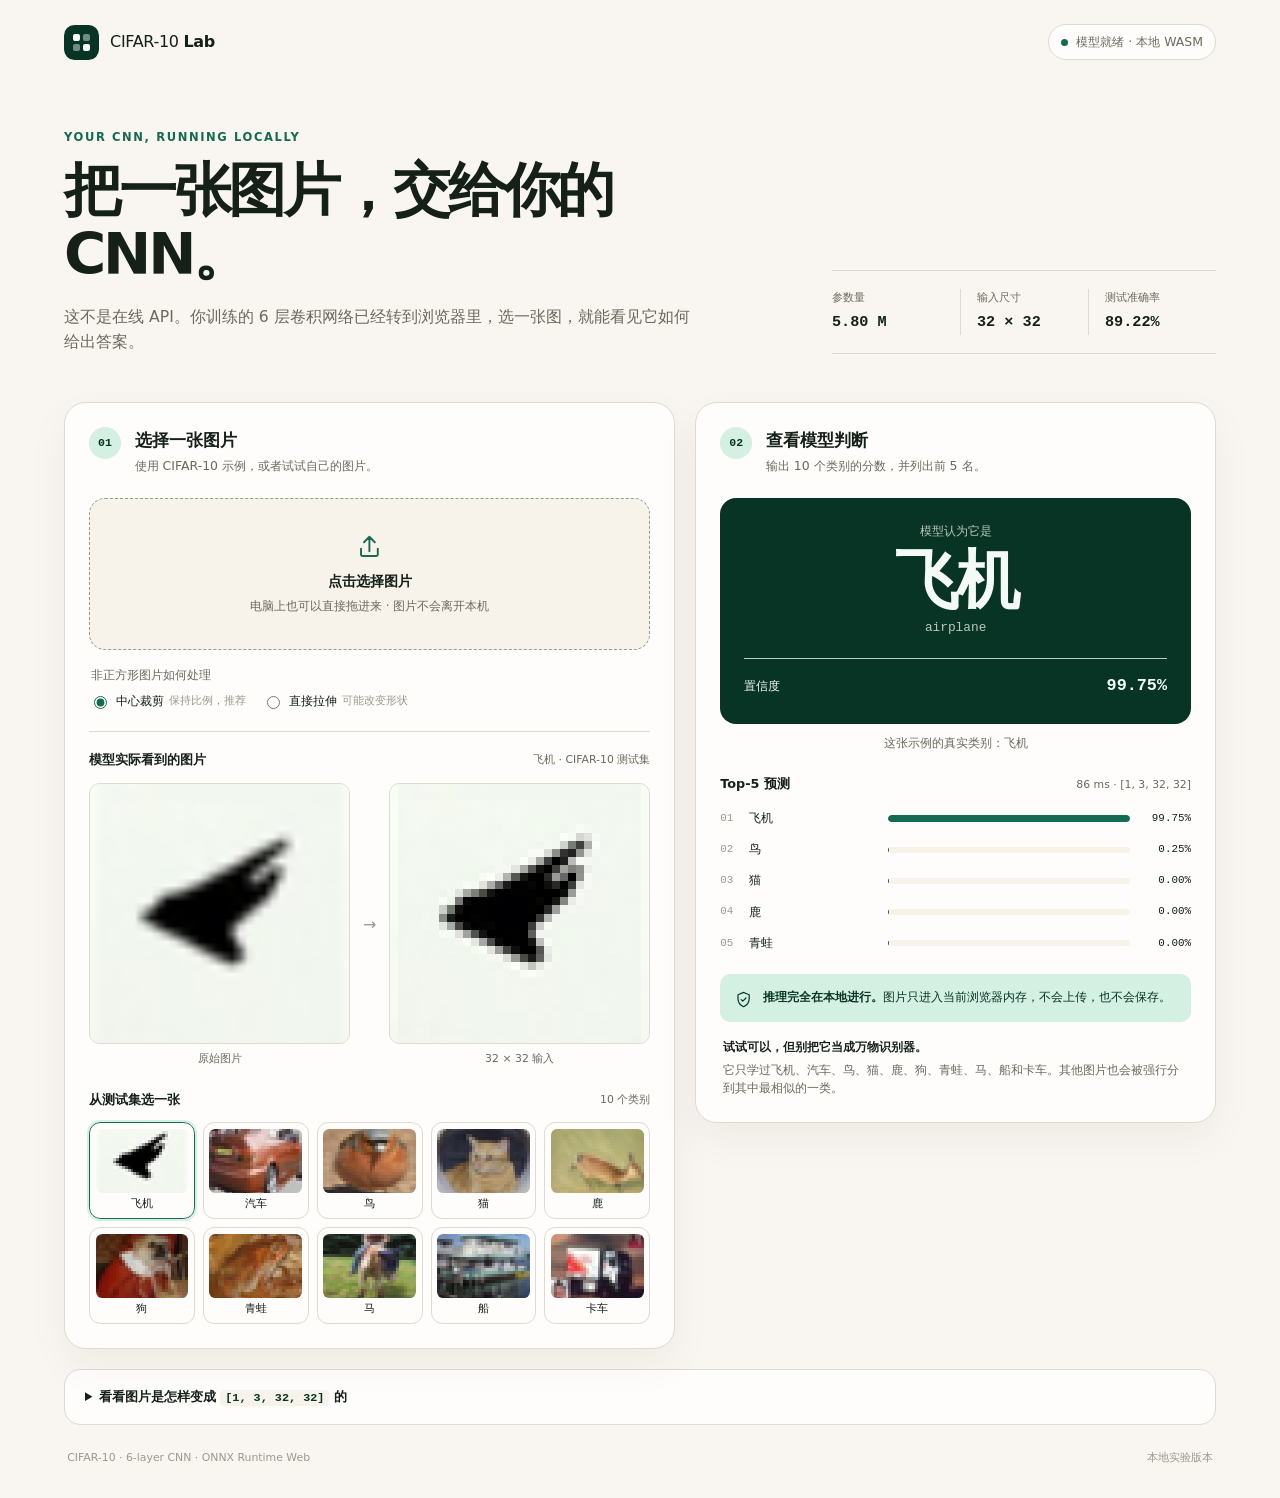
==== projects/cifar10-demo/index.html @ 38c4a261 "feat(demo): 归档 CIFAR-10 浏览器演示，支持本机与手机访问 把第 46 轮最佳验证模型（验证 89.86%）导出为 ONNX，用 onnxruntime-web 在浏览器里跑 WA" ====
<!DOCTYPE html>
<html lang="zh-CN">
<head>
  <meta charset="UTF-8">
  <meta name="viewport" content="width=device-width, initial-scale=1.0">
  <meta name="description" content="在本地浏览器中使用自己训练的 CIFAR-10 CNN 进行图片分类。">
  <title>CIFAR-10 本地分类实验台</title>
  <link rel="icon" href="data:image/svg+xml,%3Csvg xmlns='http://www.w3.org/2000/svg' viewBox='0 0 32 32'%3E%3Crect width='32' height='32' rx='8' fill='%230f5c50'/%3E%3Ccircle cx='16' cy='16' r='6' fill='%23e8f3ef'/%3E%3C/svg%3E">
  <link rel="stylesheet" href="styles.css">
  <script defer src="vendor/ort.wasm.min.js"></script>
  <script defer src="app.js"></script>
</head>
<body>
  <main class="app-shell">
    <header class="topbar">
      <a class="brand" href="./" aria-label="CIFAR-10 本地分类实验台首页">
        <span class="brand-mark" aria-hidden="true">
          <span></span><span></span><span></span><span></span>
        </span>
        <span>CIFAR-10 <strong>Lab</strong></span>
      </a>
      <div class="model-status is-loading" id="model-status" role="status" aria-live="polite">
        <span class="status-dot" aria-hidden="true"></span>
        <span id="model-status-text">正在准备模型</span>
      </div>
    </header>

    <section class="intro" aria-labelledby="page-title">
      <div>
        <p class="eyebrow">YOUR CNN, RUNNING LOCALLY</p>
        <h1 id="page-title">把一张图片，交给你的 CNN。</h1>
        <p class="intro-copy">这不是在线 API。你训练的 6 层卷积网络已经转到浏览器里，选一张图，就能看见它如何给出答案。</p>
      </div>
      <div class="intro-side">
        <dl class="model-facts" aria-label="模型信息">
          <div><dt>参数量</dt><dd>5.80 M</dd></div>
          <div><dt>输入尺寸</dt><dd>32 × 32</dd></div>
          <div><dt>测试准确率</dt><dd>89.22%</dd></div>
        </dl>
        <aside class="phone-access" id="phone-access" hidden>
          <div class="phone-qr"><img id="phone-qr" alt="手机访问二维码"></div>
          <div class="phone-access-text">
            <strong>手机上打开</strong>
            <p>手机连同一个 Wi-Fi，扫码就能用。</p>
            <code id="phone-url">—</code>
          </div>
        </aside>
      </div>
    </section>

    <div class="workbench">
      <section class="panel input-panel" aria-labelledby="input-title">
        <div class="section-heading">
          <span class="step-number">01</span>
          <div>
            <h2 id="input-title">选择一张图片</h2>
            <p>使用 CIFAR-10 示例，或者试试自己的图片。</p>
          </div>
        </div>

        <label class="drop-zone" id="drop-zone" for="file-input">
          <input id="file-input" type="file" accept="image/*">
          <span class="upload-icon" aria-hidden="true">
            <svg viewBox="0 0 24 24" fill="none"><path d="M12 16V4m0 0L7.5 8.5M12 4l4.5 4.5M5 14v4.5A1.5 1.5 0 0 0 6.5 20h11a1.5 1.5 0 0 0 1.5-1.5V14" stroke="currentColor" stroke-width="1.6" stroke-linecap="round" stroke-linejoin="round"/></svg>
          </span>
          <span class="drop-title">点击选择图片</span>
          <span class="drop-note">电脑上也可以直接拖进来 · 图片不会离开本机</span>
        </label>
        <p class="field-error" id="file-error" role="alert" hidden></p>

        <fieldset class="resize-options">
          <legend>非正方形图片如何处理</legend>
          <label><input type="radio" name="resize-mode" value="crop" checked><span>中心裁剪</span><small>保持比例，推荐</small></label>
          <label><input type="radio" name="resize-mode" value="stretch"><span>直接拉伸</span><small>可能改变形状</small></label>
        </fieldset>

        <div class="preview-block" id="preview-block" hidden>
          <div class="preview-title">
            <h3>模型实际看到的图片</h3>
            <span id="file-name"></span>
          </div>
          <div class="preview-grid">
            <figure>
              <div class="image-frame original-frame"><img id="original-preview" alt="待分类的原始图片"></div>
              <figcaption>原始图片</figcaption>
            </figure>
            <div class="preview-arrow" aria-hidden="true">→</div>
            <figure>
              <div class="image-frame tensor-frame"><canvas id="tensor-preview" width="32" height="32" aria-label="缩放后的32乘32模型输入"></canvas></div>
              <figcaption>32 × 32 输入</figcaption>
            </figure>
          </div>
        </div>

        <div class="samples-section">
          <div class="samples-heading">
            <h3>从测试集选一张</h3>
            <span>10 个类别</span>
          </div>
          <div class="sample-grid" id="sample-grid" aria-label="CIFAR-10 示例图片">
            <div class="samples-placeholder">正在读取示例图片…</div>
          </div>
        </div>
      </section>

      <section class="panel result-panel" aria-labelledby="result-title">
        <div class="section-heading">
          <span class="step-number">02</span>
          <div>
            <h2 id="result-title">查看模型判断</h2>
            <p>输出 10 个类别的分数，并列出前 5 名。</p>
          </div>
        </div>

        <div class="prediction-card is-empty" id="prediction-card" aria-live="polite">
          <div class="prediction-placeholder" id="prediction-placeholder">
            <span class="placeholder-grid" aria-hidden="true"></span>
            <p>模型加载后，会自动分类第一张示例图。</p>
          </div>
          <div class="prediction-content" id="prediction-content" hidden>
            <p class="prediction-label">模型认为它是</p>
            <h3 id="predicted-class">—</h3>
            <p class="predicted-english" id="predicted-english">—</p>
            <div class="confidence-line">
              <span>置信度</span>
              <strong id="predicted-confidence">—</strong>
            </div>
          </div>
          <div class="prediction-loading" id="prediction-loading" hidden>
            <span class="loader" aria-hidden="true"></span>
            <span>正在计算 10 个类别的分数…</span>
          </div>
        </div>

        <div class="sample-truth" id="sample-truth" hidden></div>

        <div class="ranking-block">
          <div class="ranking-heading">
            <h3>Top-5 预测</h3>
            <span id="inference-time">尚未推理</span>
          </div>
          <div class="ranking-list" id="ranking-list">
            <div class="ranking-empty">等待图片输入</div>
          </div>
        </div>

        <div class="local-note">
          <svg viewBox="0 0 24 24" fill="none" aria-hidden="true"><path d="M12 3 5 6v5c0 4.6 2.9 8.1 7 10 4.1-1.9 7-5.4 7-10V6l-7-3Z" stroke="currentColor" stroke-width="1.5"/><path d="m9 12 2 2 4-4" stroke="currentColor" stroke-width="1.5" stroke-linecap="round" stroke-linejoin="round"/></svg>
          <p><strong>推理完全在本地进行。</strong>图片只进入当前浏览器内存，不会上传，也不会保存。</p>
        </div>

        <div class="limitation-note">
          <strong>试试可以，但别把它当成万物识别器。</strong>
          <p>它只学过飞机、汽车、鸟、猫、鹿、狗、青蛙、马、船和卡车。其他图片也会被强行分到其中最相似的一类。</p>
        </div>
      </section>
    </div>

    <details class="process-details">
      <summary>看看图片是怎样变成 <code>[1, 3, 32, 32]</code> 的</summary>
      <div class="process-content">
        <ol>
          <li><strong>调整尺寸：</strong>中心裁剪或直接拉伸为 32 × 32 像素。</li>
          <li><strong>读取 RGB：</strong>每个像素取出 R、G、B 三个 0～255 的数值。</li>
          <li><strong>转换为张量：</strong>先除以 255，再执行 <code>(x - 0.5) / 0.5</code>。</li>
          <li><strong>调整排列：</strong>从按像素排列转成 CHW，即 3 个通道 × 32 行 × 32 列。</li>
          <li><strong>增加批次维：</strong>最终形状为 <code>[1, 3, 32, 32]</code>，送入 ONNX 模型。</li>
        </ol>
        <p>网页中的预处理与训练代码里的 <code>ToTensor()</code> 和 <code>Normalize([0.5, 0.5, 0.5], [0.5, 0.5, 0.5])</code> 对应。</p>
      </div>
    </details>

    <footer>
      <span>CIFAR-10 · 6-layer CNN · ONNX Runtime Web</span>
      <span>本地实验版本</span>
    </footer>
  </main>
</body>
</html>
---- projects/cifar10-demo/styles.css ----
/* dev-expert · anti-slop: P5 H5 E5 S5 R5 V5 */
:root {
  --color-page: oklch(97.5% 0.008 85);
  --color-surface: oklch(99.5% 0.003 85);
  --color-surface-soft: oklch(96.5% 0.012 85);
  --color-ink: oklch(23% 0.02 155);
  --color-muted: oklch(52% 0.018 100);
  --color-faint: oklch(68% 0.015 100);
  --color-line: oklch(89% 0.014 85);
  --color-accent: oklch(47% 0.09 166);
  --color-accent-dark: oklch(29% 0.055 166);
  --color-accent-soft: oklch(93% 0.035 166);
  --color-error: oklch(50% 0.18 25);
  --color-on-dark: oklch(98% 0.008 155);
  --color-on-dark-muted: oklch(82% 0.025 155);
  --font-sans: Inter, "PingFang SC", "Microsoft YaHei", system-ui, -apple-system, sans-serif;
  --font-mono: "Cascadia Code", "SFMono-Regular", Consolas, monospace;
  --radius-small: 0.65rem;
  --radius-medium: 1rem;
  --radius-large: 1.35rem;
  --shadow-panel: 0 1rem 2.5rem oklch(25% 0.02 85 / 0.05);
}

* { box-sizing: border-box; }

body {
  margin: 0;
  background: var(--color-page);
  color: var(--color-ink);
  font-family: var(--font-sans);
  line-height: 1.6;
  -webkit-font-smoothing: antialiased;
}

button, input { font: inherit; }
button, label { -webkit-tap-highlight-color: transparent; }
button { color: inherit; }
img, canvas, svg { display: block; }
[hidden] { display: none !important; }

.app-shell {
  width: min(72rem, calc(100% - 3rem));
  margin: 0 auto;
  padding: 1.5rem 0 2rem;
}

.topbar {
  display: flex;
  align-items: center;
  justify-content: space-between;
  gap: 1rem;
}

.brand {
  display: inline-flex;
  align-items: center;
  gap: 0.7rem;
  color: var(--color-ink);
  font-size: 1rem;
  letter-spacing: -0.02em;
  text-decoration: none;
}

.brand strong { font-weight: 650; }

.brand-mark {
  display: grid;
  grid-template-columns: repeat(2, 0.45rem);
  gap: 0.18rem;
  padding: 0.55rem;
  border-radius: var(--radius-small);
  background: var(--color-accent-dark);
}

.brand-mark span {
  width: 0.45rem;
  height: 0.45rem;
  border-radius: 0.12rem;
  background: var(--color-on-dark);
}

.brand-mark span:nth-child(2), .brand-mark span:nth-child(3) { opacity: 0.45; }

.model-status {
  display: inline-flex;
  align-items: center;
  gap: 0.5rem;
  padding: 0.45rem 0.75rem;
  border: 1px solid var(--color-line);
  border-radius: 999px;
  background: var(--color-surface);
  color: var(--color-muted);
  font-size: 0.78rem;
}

.status-dot {
  width: 0.45rem;
  height: 0.45rem;
  border-radius: 50%;
  background: var(--color-faint);
}

.model-status.is-loading .status-dot { animation: pulse 1.2s ease-in-out infinite; }
.model-status.is-ready .status-dot { background: var(--color-accent); }
.model-status.is-error { color: var(--color-error); }
.model-status.is-error .status-dot { background: var(--color-error); }

.intro {
  display: grid;
  grid-template-columns: minmax(0, 1.5fr) minmax(18rem, 0.8fr);
  align-items: end;
  gap: 3rem;
  padding: 4.2rem 0 3rem;
}

.eyebrow {
  margin: 0 0 0.8rem;
  color: var(--color-accent);
  font-size: 0.72rem;
  font-weight: 700;
  letter-spacing: 0.14em;
}

h1, h2, h3, p { margin-top: 0; }

h1 {
  max-width: 42rem;
  margin-bottom: 1rem;
  font-size: clamp(2rem, 4.5vw, 3.6rem);
  font-weight: 650;
  letter-spacing: -0.055em;
  line-height: 1.12;
}

.intro-copy {
  max-width: 40rem;
  margin-bottom: 0;
  color: var(--color-muted);
  font-size: 0.98rem;
}

.model-facts {
  display: grid;
  grid-template-columns: repeat(3, 1fr);
  margin: 0;
  padding: 1.15rem 0;
  border-top: 1px solid var(--color-line);
  border-bottom: 1px solid var(--color-line);
}

.model-facts div { padding-left: 1rem; border-left: 1px solid var(--color-line); }
.model-facts div:first-child { padding-left: 0; border-left: 0; }
.model-facts dt { color: var(--color-muted); font-size: 0.7rem; }
.model-facts dd { margin: 0.2rem 0 0; font-family: var(--font-mono); font-size: 0.95rem; font-weight: 600; }

.intro-side { display: grid; gap: 1.15rem; align-content: end; }

.phone-access {
  display: flex;
  align-items: center;
  gap: 0.9rem;
  padding: 0.7rem;
  border: 1px solid var(--color-line);
  border-radius: var(--radius-medium);
  background: var(--color-surface);
}

.phone-qr {
  flex: 0 0 auto;
  width: 6.6rem;
  height: 6.6rem;
  padding: 0.35rem;
  border-radius: 0.55rem;
  background: #fff;
}

.phone-qr img { width: 100%; height: 100%; }
.phone-access-text strong { display: block; font-size: 0.8rem; font-weight: 600; }
.phone-access-text p { margin: 0.12rem 0 0.4rem; color: var(--color-muted); font-size: 0.7rem; }
.phone-access-text code { padding: 0.1rem 0.32rem; background: var(--color-surface-soft); font-size: 0.68rem; white-space: nowrap; }

.workbench {
  display: grid;
  grid-template-columns: minmax(0, 1.08fr) minmax(0, 0.92fr);
  align-items: start;
  gap: 1.25rem;
}

.panel {
  padding: 1.5rem;
  border: 1px solid var(--color-line);
  border-radius: var(--radius-large);
  background: var(--color-surface);
  box-shadow: var(--shadow-panel);
}

.section-heading {
  display: flex;
  align-items: flex-start;
  gap: 0.85rem;
  margin-bottom: 1.35rem;
}

.step-number {
  display: grid;
  flex: 0 0 auto;
  width: 2rem;
  height: 2rem;
  place-items: center;
  border-radius: 50%;
  background: var(--color-accent-soft);
  color: var(--color-accent-dark);
  font-family: var(--font-mono);
  font-size: 0.72rem;
  font-weight: 600;
}

.section-heading h2 { margin-bottom: 0.15rem; font-size: 1.05rem; font-weight: 650; }
.section-heading p { margin-bottom: 0; color: var(--color-muted); font-size: 0.78rem; }

.drop-zone {
  display: flex;
  min-height: 9.5rem;
  align-items: center;
  justify-content: center;
  flex-direction: column;
  padding: 1.25rem;
  border: 1px dashed var(--color-faint);
  border-radius: var(--radius-medium);
  background: var(--color-surface-soft);
  cursor: pointer;
  text-align: center;
  transition: border-color 160ms ease, background-color 160ms ease;
}

.drop-zone:hover, .drop-zone.is-dragging {
  border-color: var(--color-accent);
  background: var(--color-accent-soft);
}

.drop-zone input { position: absolute; width: 1px; height: 1px; opacity: 0; pointer-events: none; }
.upload-icon { width: 1.8rem; margin-bottom: 0.6rem; color: var(--color-accent); }
.drop-title { font-size: 0.9rem; font-weight: 600; }
.drop-note { margin-top: 0.25rem; color: var(--color-muted); font-size: 0.72rem; }
.field-error { margin: 0.55rem 0 0; color: var(--color-error); font-size: 0.78rem; }

.resize-options {
  display: flex;
  gap: 1rem;
  margin: 1rem 0 0;
  padding: 0;
  border: 0;
}

.resize-options legend { width: 100%; margin-bottom: 0.4rem; color: var(--color-muted); font-size: 0.72rem; }
.resize-options label { display: flex; align-items: center; gap: 0.35rem; font-size: 0.78rem; cursor: pointer; }
.resize-options input { accent-color: var(--color-accent); }
.resize-options small { color: var(--color-faint); font-size: 0.68rem; }

.preview-block { margin-top: 1.25rem; padding-top: 1.15rem; border-top: 1px solid var(--color-line); }
.preview-title, .samples-heading, .ranking-heading { display: flex; align-items: center; justify-content: space-between; gap: 1rem; }
.preview-title h3, .samples-heading h3, .ranking-heading h3 { margin-bottom: 0; font-size: 0.8rem; font-weight: 600; }
.preview-title span, .samples-heading span, .ranking-heading span { color: var(--color-muted); font-size: 0.68rem; }
.preview-title span { max-width: 55%; overflow: hidden; text-overflow: ellipsis; white-space: nowrap; }

.preview-grid {
  display: grid;
  grid-template-columns: 1fr auto 1fr;
  align-items: center;
  gap: 0.8rem;
  margin-top: 0.8rem;
}

.preview-grid figure { min-width: 0; margin: 0; }
.image-frame { display: grid; aspect-ratio: 1; place-items: center; overflow: hidden; border: 1px solid var(--color-line); border-radius: var(--radius-small); background: var(--color-surface-soft); }
.image-frame img { width: 100%; height: 100%; object-fit: contain; }
.image-frame canvas { width: 100%; height: 100%; image-rendering: pixelated; }
.preview-grid figcaption { margin-top: 0.35rem; color: var(--color-muted); font-size: 0.68rem; text-align: center; }
.preview-arrow { color: var(--color-faint); }

.samples-section { margin-top: 1.4rem; }
.sample-grid { display: grid; grid-template-columns: repeat(5, minmax(0, 1fr)); gap: 0.5rem; margin-top: 0.75rem; }
.samples-placeholder, .ranking-empty { grid-column: 1 / -1; padding: 1.2rem; border-radius: var(--radius-small); background: var(--color-surface-soft); color: var(--color-muted); font-size: 0.75rem; text-align: center; }

.sample-button {
  min-width: 0;
  padding: 0.35rem;
  border: 1px solid var(--color-line);
  border-radius: 0.7rem;
  background: var(--color-surface);
  cursor: pointer;
  transition: border-color 150ms ease, transform 150ms ease;
}

.sample-button:hover { border-color: var(--color-accent); transform: translateY(-2px); }
.sample-button.is-selected { border-color: var(--color-accent); outline: 2px solid var(--color-accent-soft); }
.sample-button img { width: 100%; aspect-ratio: 1; border-radius: 0.4rem; image-rendering: pixelated; object-fit: cover; }
.sample-button span { display: block; margin-top: 0.15rem; overflow: hidden; font-size: 0.68rem; text-overflow: ellipsis; white-space: nowrap; }

.prediction-card {
  position: relative;
  display: grid;
  min-height: 13.5rem;
  place-items: center;
  overflow: hidden;
  padding: 1.5rem;
  border-radius: var(--radius-medium);
  background: var(--color-accent-dark);
  color: var(--color-on-dark);
}

.prediction-card.is-empty { background: var(--color-surface-soft); color: var(--color-muted); }
.prediction-placeholder { text-align: center; }
.prediction-placeholder p { max-width: 15rem; margin: 0.8rem auto 0; font-size: 0.78rem; }
.placeholder-grid { display: block; width: 2.6rem; height: 2.6rem; margin: auto; border: 1px solid var(--color-line); border-radius: 0.55rem; background: var(--color-surface); }
.prediction-content { width: 100%; text-align: center; }
.prediction-label { margin-bottom: 0.2rem; color: var(--color-on-dark-muted); font-size: 0.75rem; }
.prediction-content h3 { margin-bottom: 0; font-size: clamp(2.5rem, 6vw, 4rem); font-weight: 600; letter-spacing: -0.05em; line-height: 1.15; }
.predicted-english { margin-bottom: 1.25rem; color: var(--color-on-dark-muted); font-family: var(--font-mono); font-size: 0.8rem; }
.confidence-line { display: flex; align-items: center; justify-content: space-between; padding-top: 0.85rem; border-top: 1px solid var(--color-on-dark-muted); font-size: 0.75rem; }
.confidence-line strong { font-family: var(--font-mono); font-size: 1.05rem; }
.prediction-loading { display: flex; align-items: center; gap: 0.7rem; font-size: 0.78rem; }
.loader { width: 1.1rem; height: 1.1rem; border: 2px solid var(--color-on-dark-muted); border-top-color: var(--color-on-dark); border-radius: 50%; animation: spin 0.8s linear infinite; }

.sample-truth { margin-top: 0.65rem; color: var(--color-muted); font-size: 0.72rem; text-align: center; }
.ranking-block { margin-top: 1.35rem; }
.ranking-list { display: grid; gap: 0.75rem; margin-top: 0.9rem; }
.rank-row { display: grid; grid-template-columns: 1.2rem minmax(4rem, 0.8fr) minmax(5rem, 1.5fr) 3.2rem; align-items: center; gap: 0.6rem; font-size: 0.75rem; }
.rank-index { color: var(--color-faint); font-family: var(--font-mono); font-size: 0.68rem; }
.rank-name { overflow: hidden; text-overflow: ellipsis; white-space: nowrap; }
.rank-track { height: 0.38rem; overflow: hidden; border-radius: 999px; background: var(--color-surface-soft); }
.rank-bar { height: 100%; border-radius: inherit; background: var(--color-accent); transition: width 250ms ease; }
.rank-value { font-family: var(--font-mono); font-size: 0.68rem; text-align: right; }

.local-note { display: flex; gap: 0.65rem; margin-top: 1.35rem; padding: 0.85rem; border-radius: var(--radius-small); background: var(--color-accent-soft); color: var(--color-accent-dark); }
.local-note svg { flex: 0 0 auto; width: 1.2rem; height: 1.2rem; margin-top: 0.1rem; }
.local-note p { margin-bottom: 0; font-size: 0.72rem; }
.limitation-note { margin-top: 1rem; padding: 0 0.2rem; color: var(--color-muted); font-size: 0.72rem; }
.limitation-note strong { color: var(--color-ink); font-weight: 600; }
.limitation-note p { margin: 0.25rem 0 0; }

.process-details { margin-top: 1.25rem; border: 1px solid var(--color-line); border-radius: var(--radius-medium); background: var(--color-surface); }
.process-details summary { padding: 1rem 1.25rem; cursor: pointer; font-size: 0.82rem; font-weight: 600; }
.process-content { padding: 0 1.25rem 1.1rem; color: var(--color-muted); font-size: 0.78rem; }
.process-content ol { margin: 0; padding-left: 1.25rem; }
.process-content li { margin-bottom: 0.35rem; }
.process-content p { margin: 0.8rem 0 0; }
code { padding: 0.08rem 0.3rem; border-radius: 0.25rem; background: var(--color-surface-soft); color: var(--color-accent-dark); font-family: var(--font-mono); font-size: 0.9em; }

footer { display: flex; justify-content: space-between; gap: 1rem; padding: 1.5rem 0.2rem 0; color: var(--color-faint); font-size: 0.68rem; }

@keyframes pulse { 50% { opacity: 0.3; } }
@keyframes spin { to { transform: rotate(360deg); } }

@media (max-width: 54rem) {
  .intro { grid-template-columns: 1fr; gap: 1.5rem; padding: 3rem 0 2rem; }
  .workbench { grid-template-columns: 1fr; }
}

@media (max-width: 34rem) {
  .app-shell { width: min(100% - 1.25rem, 72rem); padding-top: 0.8rem; }
  .model-status { max-width: 10rem; }
  .model-status span:last-child { overflow: hidden; text-overflow: ellipsis; white-space: nowrap; }
  .intro { padding-top: 2.3rem; }
  .model-facts { grid-template-columns: 1fr; gap: 0.65rem; }
  .model-facts div { display: flex; align-items: center; justify-content: space-between; padding: 0; border: 0; }
  .model-facts dd { margin: 0; }
  .panel { padding: 1rem; border-radius: var(--radius-medium); }
  .resize-options { flex-direction: column; gap: 0.4rem; }
  .rank-row { grid-template-columns: 1rem minmax(3.5rem, 0.8fr) minmax(4rem, 1fr) 3rem; gap: 0.4rem; }
  footer { flex-direction: column; gap: 0.25rem; }
}

@media (prefers-reduced-motion: reduce) {
  *, *::before, *::after { scroll-behavior: auto !important; animation-duration: 0.01ms !important; transition-duration: 0.01ms !important; }
}
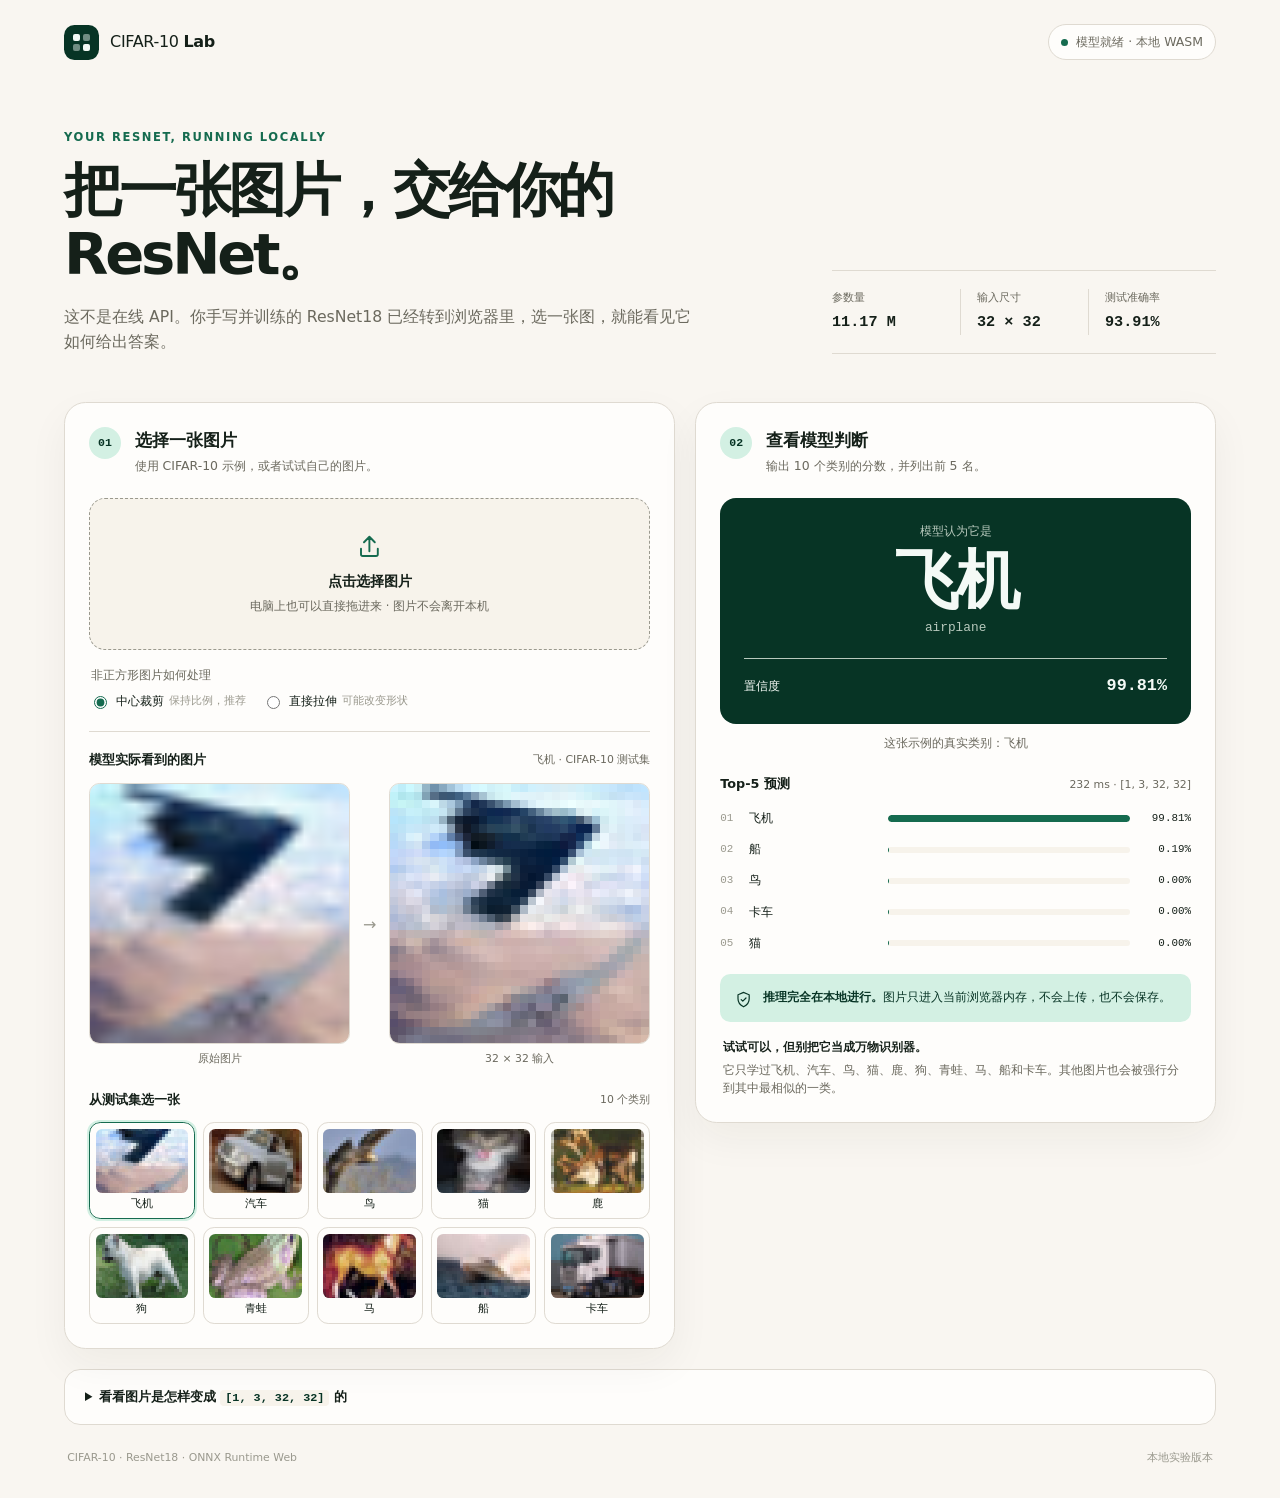
==== commit 05711d6f: "feat: add handwritten ResNet18 results and upgrade browser demo Archive the epoch-48 checkpoint, tra" ====
--- a/projects/cifar10-demo/index.html
+++ b/projects/cifar10-demo/index.html
@@ -3,12 +3,12 @@
 <head>
   <meta charset="UTF-8">
   <meta name="viewport" content="width=device-width, initial-scale=1.0">
-  <meta name="description" content="在本地浏览器中使用自己训练的 CIFAR-10 CNN 进行图片分类。">
+  <meta name="description" content="在本地浏览器中使用自己训练的 CIFAR-10 ResNet18 进行图片分类。">
   <title>CIFAR-10 本地分类实验台</title>
   <link rel="icon" href="data:image/svg+xml,%3Csvg xmlns='http://www.w3.org/2000/svg' viewBox='0 0 32 32'%3E%3Crect width='32' height='32' rx='8' fill='%230f5c50'/%3E%3Ccircle cx='16' cy='16' r='6' fill='%23e8f3ef'/%3E%3C/svg%3E">
   <link rel="stylesheet" href="styles.css">
   <script defer src="vendor/ort.wasm.min.js"></script>
-  <script defer src="app.js"></script>
+  <script defer src="app.js?v=resnet18-1103"></script>
 </head>
 <body>
   <main class="app-shell">
@@ -27,15 +27,15 @@
 
     <section class="intro" aria-labelledby="page-title">
       <div>
-        <p class="eyebrow">YOUR CNN, RUNNING LOCALLY</p>
-        <h1 id="page-title">把一张图片，交给你的 CNN。</h1>
-        <p class="intro-copy">这不是在线 API。你训练的 6 层卷积网络已经转到浏览器里，选一张图，就能看见它如何给出答案。</p>
+        <p class="eyebrow">YOUR RESNET, RUNNING LOCALLY</p>
+        <h1 id="page-title">把一张图片，交给你的 ResNet。</h1>
+        <p class="intro-copy">这不是在线 API。你手写并训练的 ResNet18 已经转到浏览器里，选一张图，就能看见它如何给出答案。</p>
       </div>
       <div class="intro-side">
         <dl class="model-facts" aria-label="模型信息">
-          <div><dt>参数量</dt><dd>5.80 M</dd></div>
+          <div><dt>参数量</dt><dd>11.17 M</dd></div>
           <div><dt>输入尺寸</dt><dd>32 × 32</dd></div>
-          <div><dt>测试准确率</dt><dd>89.22%</dd></div>
+          <div><dt>测试准确率</dt><dd>93.91%</dd></div>
         </dl>
         <aside class="phone-access" id="phone-access" hidden>
           <div class="phone-qr"><img id="phone-qr" alt="手机访问二维码"></div>
@@ -171,7 +171,7 @@
     </details>
 
     <footer>
-      <span>CIFAR-10 · 6-layer CNN · ONNX Runtime Web</span>
+      <span>CIFAR-10 · ResNet18 · ONNX Runtime Web</span>
       <span>本地实验版本</span>
     </footer>
   </main>
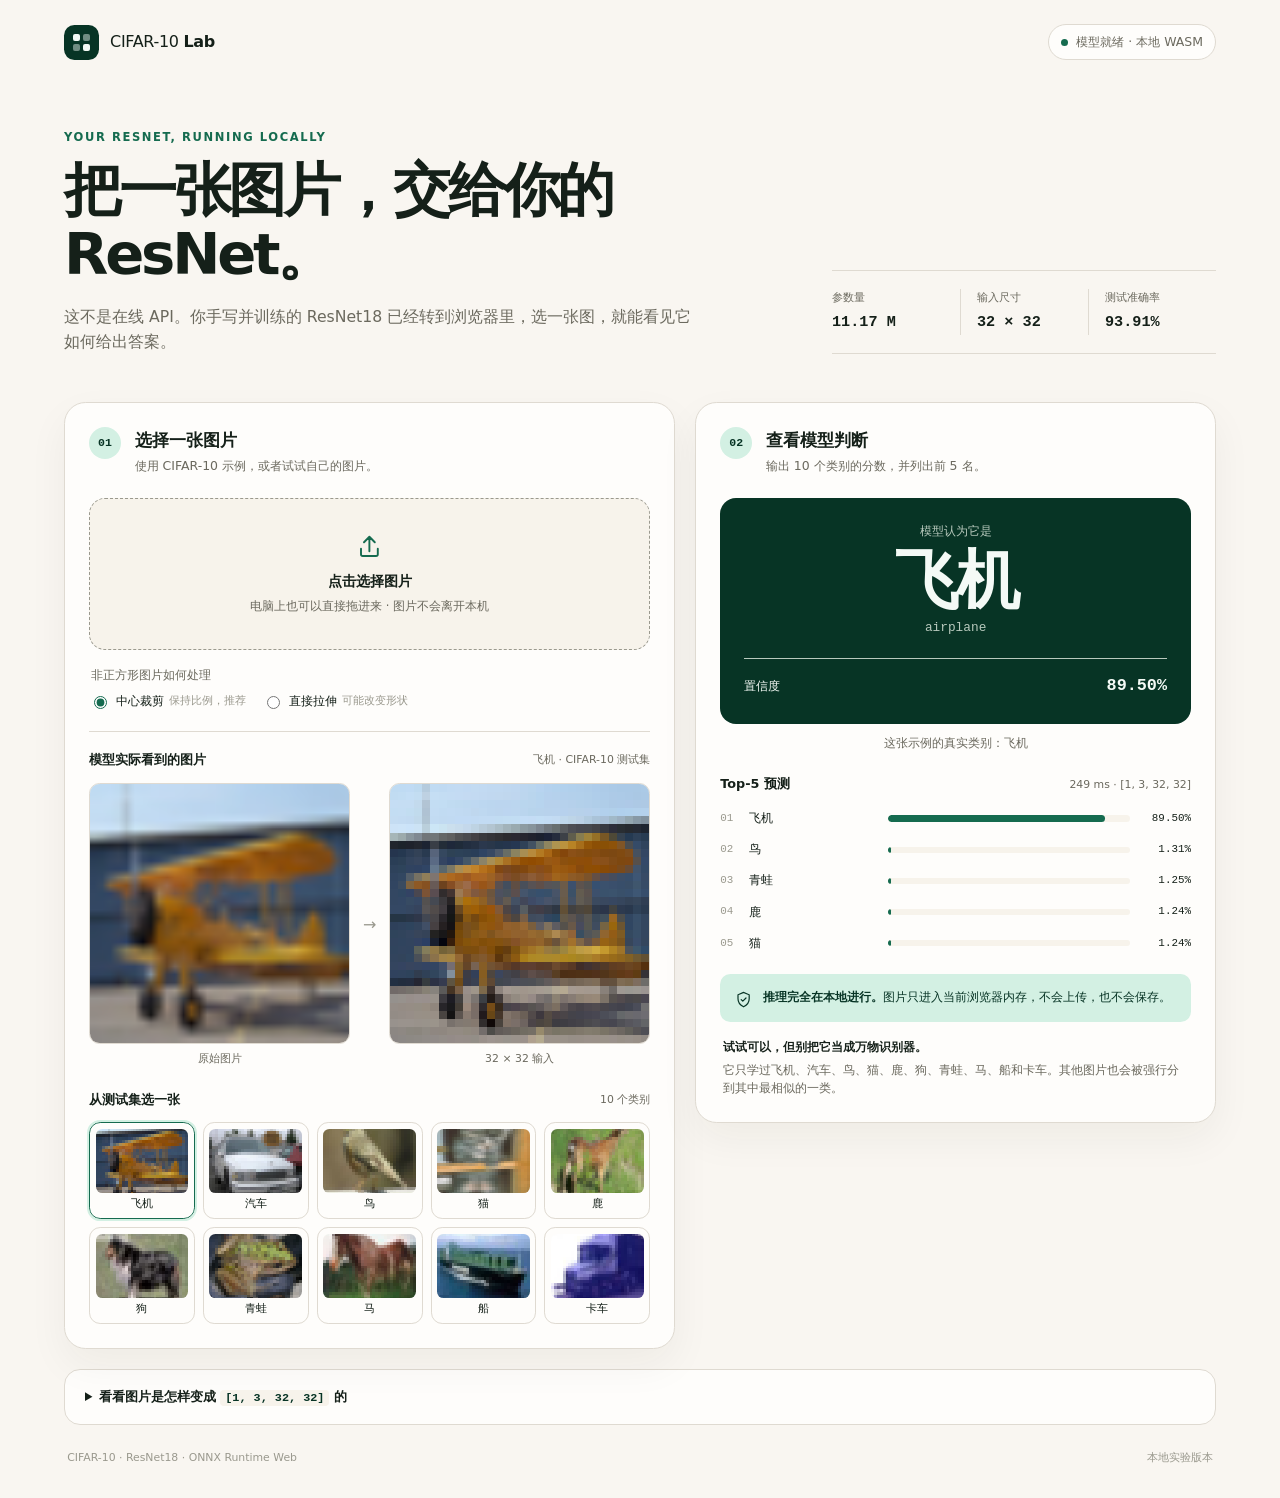
==== commit 4a4f2337: "feat: 网页 demo 换用 100 轮改进版模型，归档 100 轮训练日志与指标 - demo: 导出新 ONNX（第 98 轮权重），预处理同步为 CIFAR-10 真实 mean/std（e" ====
--- a/projects/cifar10-demo/index.html
+++ b/projects/cifar10-demo/index.html
@@ -8,7 +8,7 @@
   <link rel="icon" href="data:image/svg+xml,%3Csvg xmlns='http://www.w3.org/2000/svg' viewBox='0 0 32 32'%3E%3Crect width='32' height='32' rx='8' fill='%230f5c50'/%3E%3Ccircle cx='16' cy='16' r='6' fill='%23e8f3ef'/%3E%3C/svg%3E">
   <link rel="stylesheet" href="styles.css">
   <script defer src="vendor/ort.wasm.min.js"></script>
-  <script defer src="app.js?v=resnet18-1103"></script>
+  <script defer src="app.js?v=resnet18-1110"></script>
 </head>
 <body>
   <main class="app-shell">
